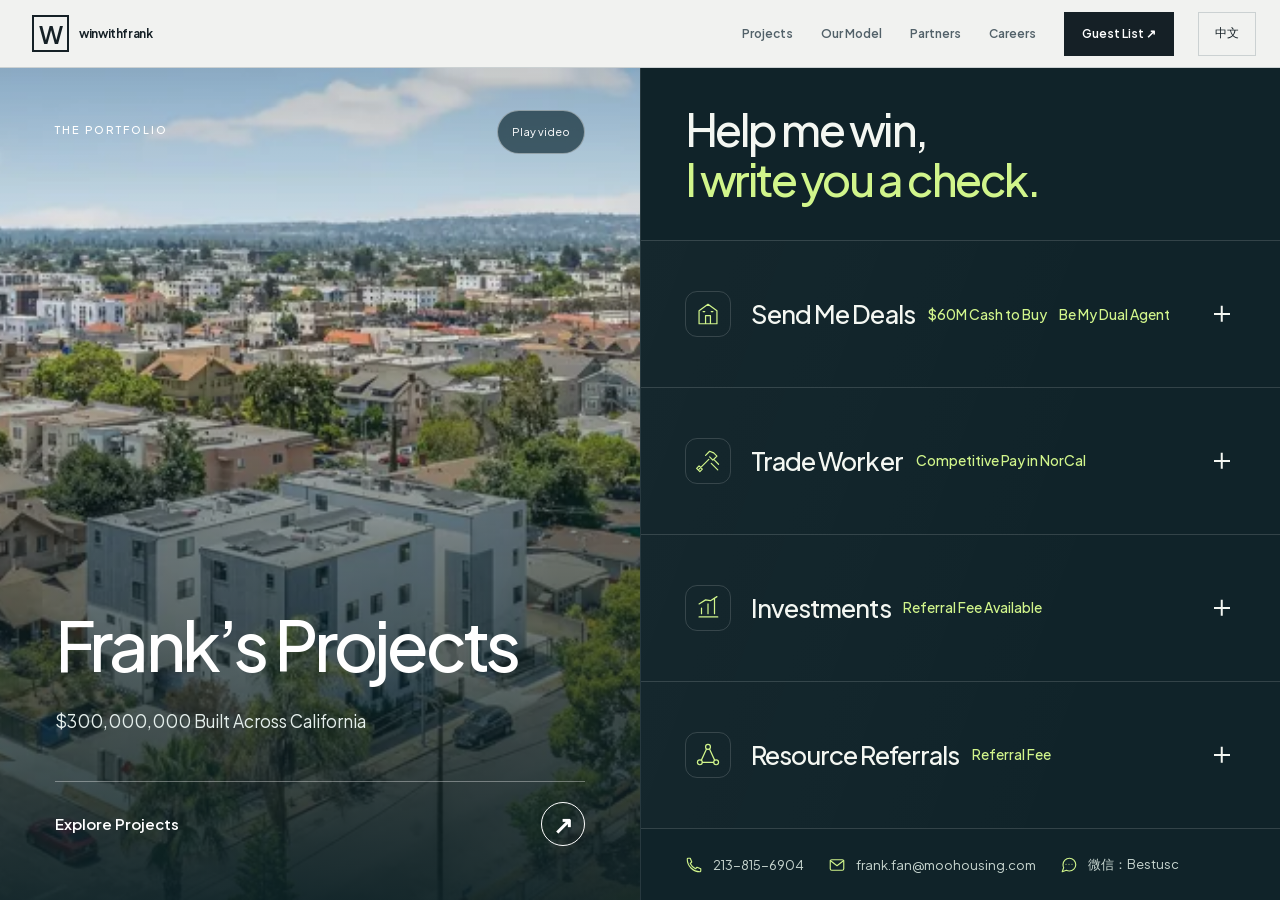
==== index.html @ 5d5915f3 "Publish WeChat contact in landing footer" ====
<!doctype html>
<html lang="en" data-page="landing">
<head>
  <meta charset="UTF-8" />
  <meta name="viewport" content="width=device-width, initial-scale=1, viewport-fit=cover" />
  <title>Win With Frank | Projects &amp; Partnerships</title>
  <meta name="description" content="Explore Frank’s real estate projects or discover opportunities to partner and earn." />
  <meta name="theme-color" content="#e8eeeb" />
  <link rel="canonical" href="https://winwithfrank.com/" />
  <meta property="og:title" content="Win With Frank | Projects &amp; Partnerships" />
  <meta property="og:description" content="Explore what we’ve built. Bring Frank opportunities. Share the rewards." />
  <meta property="og:image" content="https://winwithfrank.com/assets/media/process-acquire-1280.webp" />
  <meta property="og:url" content="https://winwithfrank.com/" />
  <link rel="preload" href="assets/fonts/plus-jakarta-latin.woff2" as="font" type="font/woff2" crossorigin />
  <link rel="stylesheet" href="landing.css?v=20261019-wechat-r1" />
  <script src="landing.js?v=20261019-entrance-r2" defer></script>
  <script src="i18n.js?v=20261019-benefits-r1" defer></script>
  <script src="landing-video.js?v=20261019-video-r1" defer></script>
  <script src="opportunities.js?v=20261019-r1" defer></script>
</head>
<body class="landing-page">
  <a class="skip-link" href="#choose" data-i18n="proof.skip">Skip to content</a>
  <header class="landing-header">
    <a class="brand" href="index.html" aria-label="winwithfrank home" data-i18n-aria="aria.home"><span class="brand-icon">W</span><strong>winwithfrank</strong></a>
    <nav aria-label="Primary navigation" data-i18n-aria="aria.primaryNav">
      <a href="projects.html#projects" data-i18n="nav.projects">Projects</a>
      <a href="projects.html#investment-model" data-i18n="nav.model">Our Model</a>
      <a href="partnership/" data-i18n="nav.network">Partners</a>
      <a href="projects.html#employee-profit-share" data-i18n="nav.careers">Careers</a>
      <a class="guest-link" href="projects.html#investor-signup" data-i18n="journey.getDeals">Guest List ↗</a>
    </nav>
    <button class="language-toggle" id="language-toggle" type="button" aria-label="Switch to Chinese" aria-pressed="false"><span aria-hidden="true">中</span><strong>中文</strong></button>
  </header>
  <main class="welcome-split" id="choose" tabindex="-1" aria-labelledby="welcome-title">
    <h1 class="sr-only" id="welcome-title" data-i18n="entry.choose">Choose your page</h1>
    <div class="welcome-project-choice">
    <a class="welcome-panel welcome-projects" href="projects.html" aria-labelledby="welcome-projects-title welcome-projects-cta">
      <img class="welcome-building" src="assets/media/process-acquire-1280.webp" srcset="assets/media/process-acquire-640.webp 640w, assets/media/process-acquire-1280.webp 1280w" sizes="(max-width: 700px) 100vw, 50vw" width="1280" height="720" fetchpriority="high" decoding="async" alt="" />
      <video class="welcome-building welcome-reel" id="welcome-project-video" muted loop playsinline preload="none" poster="assets/media/process-acquire-1280.webp" width="1280" height="720" aria-hidden="true" tabindex="-1"></video>
      <span class="welcome-eyebrow" data-i18n="entry.portfolio">THE PORTFOLIO</span>
      <div class="welcome-panel-copy">
        <h2 id="welcome-projects-title" data-i18n="entry.projects">Frank’s Projects</h2>
        <p data-i18n="entry.projectsIntro">$300,000,000 Built Across California</p>
        <span class="welcome-action"><span id="welcome-projects-cta" data-i18n="entry.explore">Explore Projects</span><span class="welcome-arrow" aria-hidden="true">↗</span></span>
      </div>
    </a>
    <button class="welcome-video-toggle" id="welcome-video-toggle" type="button" aria-controls="welcome-project-video" hidden>Play video</button>
    </div>
    <section class="welcome-panel welcome-partners" aria-labelledby="welcome-partners-title">
      <header class="opportunity-intro">
        <h2 id="welcome-partners-title"><span data-i18n="opportunity.invitation">Help me win,</span> <strong data-i18n="opportunity.promise">I write you a check.</strong></h2>
      </header>
      <div class="opportunity-grid">
        <article class="opportunity-tile">
          <h3><button class="opportunity-trigger" type="button" aria-expanded="true" aria-controls="deals-detail" aria-labelledby="deals-title">
            <span class="opportunity-icon"><svg viewBox="0 0 32 32" aria-hidden="true" focusable="false"><path d="M5 28V12l11-8 11 8v16H5Zm8 0V18h6v10M10 13h2m8 0h2" /></svg></span>
            <span class="opportunity-title opportunity-title-with-caption" id="deals-title"><span data-i18n="opportunity.deals">Send Me Deals</span> <span class="opportunity-caption" data-i18n="opportunity.dealsDetail">$60M Cash to Buy</span> <span class="opportunity-caption" data-i18n="opportunity.dealsBenefit">Be My Dual Agent</span></span>
            <span class="opportunity-plus" aria-hidden="true"></span>
          </button></h3>
          <p class="opportunity-detail" id="deals-detail" data-i18n="opportunity.pending">Details coming soon.</p>
        </article>
        <article class="opportunity-tile">
          <h3><button class="opportunity-trigger" type="button" aria-expanded="true" aria-controls="trades-detail" aria-labelledby="trades-title">
            <span class="opportunity-icon"><svg viewBox="0 0 32 32" aria-hidden="true" focusable="false"><path d="m5 26 12-12m-4-5 5-5 5 2 4 4-5 5-4-4M5 22l4 4-3 3-4-4 3-3Zm15-3 8 8m-4-12 5 5" /></svg></span>
            <span class="opportunity-title opportunity-title-with-caption" id="trades-title"><span data-i18n="opportunity.trades">Trade Worker</span> <span class="opportunity-caption" data-i18n="opportunity.tradesBenefit">Competitive Pay in NorCal</span></span>
            <span class="opportunity-plus" aria-hidden="true"></span>
          </button></h3>
          <p class="opportunity-detail" id="trades-detail" data-i18n="opportunity.pending">Details coming soon.</p>
        </article>
        <article class="opportunity-tile">
          <h3><button class="opportunity-trigger" type="button" aria-expanded="true" aria-controls="investments-detail" aria-labelledby="investments-title">
            <span class="opportunity-icon"><svg viewBox="0 0 32 32" aria-hidden="true" focusable="false"><path d="M5 27h23M8 23v-7m8 7V11m8 12V5M5 11l8-5 6 1 8-5" /></svg></span>
            <span class="opportunity-title opportunity-title-with-caption" id="investments-title"><span data-i18n="opportunity.investments">Investments</span> <span class="opportunity-caption" data-i18n="opportunity.investmentsBenefit">Referral Fee Available</span></span>
            <span class="opportunity-plus" aria-hidden="true"></span>
          </button></h3>
          <p class="opportunity-detail" id="investments-detail" data-i18n="opportunity.pending">Details coming soon.</p>
        </article>
        <article class="opportunity-tile">
          <h3><button class="opportunity-trigger" type="button" aria-expanded="true" aria-controls="referrals-detail" aria-labelledby="referrals-title">
            <span class="opportunity-icon"><svg viewBox="0 0 32 32" aria-hidden="true" focusable="false"><circle cx="16" cy="6" r="3"/><circle cx="6" cy="25" r="3"/><circle cx="26" cy="25" r="3"/><path d="m14 9-6 13m10-13 6 13M9 25h14" /></svg></span>
            <span class="opportunity-title opportunity-title-with-caption" id="referrals-title"><span data-i18n="opportunity.referrals">Resource Referrals</span> <span class="opportunity-caption" data-i18n="opportunity.referralsBenefit">Referral Fee</span></span>
            <span class="opportunity-plus" aria-hidden="true"></span>
          </button></h3>
          <p class="opportunity-detail" id="referrals-detail" data-i18n="opportunity.pending">Details coming soon.</p>
        </article>
      </div>
      <footer class="opportunity-contact" aria-label="Frank contact information" data-i18n-aria="aria.contact">
        <a href="tel:+12138156904"><svg viewBox="0 0 24 24" aria-hidden="true" focusable="false"><path d="M7 3H4a1 1 0 0 0-1 1c0 9.4 7.6 17 17 17a1 1 0 0 0 1-1v-3l-5-2-2 2a15 15 0 0 1-7-7l2-2-2-5Z"/></svg><span>213-815-6904</span></a>
        <a href="mailto:frank.fan@moohousing.com"><svg viewBox="0 0 24 24" aria-hidden="true" focusable="false"><rect x="3" y="5" width="18" height="14" rx="2"/><path d="m3 6 9 7 9-7"/></svg><span>frank.fan@moohousing.com</span></a>
        <span class="opportunity-wechat"><svg viewBox="0 0 24 24" aria-hidden="true" focusable="false"><path d="M21 11.5a8.5 8.5 0 0 1-8.5 8.5 9 9 0 0 1-4-.9L3 21l1.9-5.5a9 9 0 0 1-.9-4A8.5 8.5 0 0 1 12.5 3 8.5 8.5 0 0 1 21 11.5Z"/><path d="M8 11h.01M12 11h.01M16 11h.01"/></svg><span>微信：Bestusc</span></span>
      </footer>
    </section>
  </main>
</body>
</html>
---- landing.css ----
@font-face{font-family:'Plus Jakarta Sans';font-style:normal;font-weight:400 700;font-display:swap;src:url('assets/fonts/plus-jakarta-latin.woff2') format('woff2')}
*{box-sizing:border-box}
html{height:100%;overflow:hidden;background:#e8eeeb}
body.landing-page{margin:0;height:100vh;height:100dvh;display:grid;grid-template-rows:auto minmax(0,1fr);overflow:hidden;overscroll-behavior:none;color:#173644;font-family:'Plus Jakarta Sans',sans-serif;-webkit-text-size-adjust:100%}
a{color:inherit;text-decoration:none}
button{font:inherit}
.landing-header{display:flex;align-items:center;gap:24px;min-height:68px;padding:10px max(24px,env(safe-area-inset-right)) 10px max(32px,env(safe-area-inset-left));border-bottom:1px solid #cbd1d2;background:#f1f2f0}
.brand{display:flex;align-items:center;gap:10px;flex:none;color:#152026}
.brand-icon{display:grid;place-items:center;width:37px;height:37px;border:2px solid currentColor;font-size:24px;font-weight:600}
.brand strong{font-size:12px;letter-spacing:-.03em;font-weight:650}
.landing-header nav{margin-left:auto;display:flex;align-items:center;gap:28px;font-size:12px;font-weight:600;color:#526169}
.landing-header nav a{display:flex;align-items:center;min-height:44px}
.landing-header nav a:hover{color:#173644}
.landing-header .guest-link{padding:0 18px;background:#152026;color:#fff}
.language-toggle{border:1px solid #cbd1d2;background:transparent;color:#152026;min-width:58px;min-height:44px;padding:10px 12px;font-size:12px;cursor:pointer}
.language-toggle span{display:none}
.language-toggle strong{font-weight:500}
.welcome-split{display:grid;grid-template-columns:repeat(2,minmax(0,1fr));min-height:0;overflow:hidden}
.welcome-panel{position:relative;isolation:isolate;display:flex;flex-direction:column;justify-content:space-between;gap:20px;min-width:0;min-height:0;padding:clamp(28px,6dvh,72px) clamp(28px,4.3vw,88px);overflow:hidden}
.welcome-projects{color:white;background:#19313c}
.welcome-project-choice{position:relative;min-width:0;min-height:0}
.welcome-project-choice>.welcome-panel{height:100%}
.welcome-projects .welcome-eyebrow{padding-right:110px}
.welcome-reel{pointer-events:none;opacity:0}
.welcome-reel.is-ready{opacity:1}
.welcome-video-toggle{position:absolute;top:calc(clamp(28px,6dvh,72px) - 12px);right:clamp(28px,4.3vw,88px);z-index:2;min-height:44px;padding:10px 14px;border:1px solid #ffffff70;border-radius:24px;background:#102b36b3;color:#fff;font-size:.6875rem;line-height:1.4;cursor:pointer;backdrop-filter:blur(8px)}
.welcome-video-toggle:hover{background:#102b36}
.welcome-video-toggle[hidden]{display:none}
.welcome-building{position:absolute;inset:0;width:100%;height:100%;object-fit:cover;object-position:52% 50%;z-index:-2;transition:transform 900ms cubic-bezier(.2,.65,.3,1)}
.welcome-projects::after{position:absolute;inset:0;z-index:-1;content:"";background:linear-gradient(180deg,#0a1b2833 0%,#10233100 28%,#0b202580 58%,#0b2025ed 100%)}
.welcome-partners{--opportunity-gutter:clamp(24px,3.4vw,64px);--opportunity-icon:46px;--opportunity-gap:20px;display:grid;grid-template-columns:minmax(0,1fr);grid-template-rows:auto minmax(0,1fr) auto;gap:0;padding:0;background:#102329;color:#f4f7f2;border-left:1px solid #ffffff1a}
.welcome-eyebrow{font-size:.6875rem;font-weight:500;line-height:1.5;letter-spacing:.18em}
.welcome-panel-copy{width:100%;max-width:650px}
.welcome-panel h2{font-size:clamp(2.5rem,min(5.4vw,9dvh),6.5rem);font-weight:500;line-height:1.07;letter-spacing:-.055em;max-width:10ch;margin:0;text-wrap:balance}
.opportunity-intro{padding:clamp(24px,4dvh,48px) var(--opportunity-gutter)}
.welcome-partners h2{max-width:none;margin-top:0;font-size:clamp(2rem,3.5vw,3.75rem);line-height:1.12;text-wrap:initial}
.opportunity-intro h2>span,.opportunity-intro h2>strong{display:block}
.opportunity-intro strong{font-weight:500;color:#d1f58b}
.opportunity-grid{display:flex;flex-direction:column;gap:0;min-height:0}
.opportunity-tile{position:relative;flex:1;min-width:0;min-height:44px;border-top:1px solid #ffffff25;background:linear-gradient(110deg,#ffffff05,transparent 70%);transition:background-color 240ms ease,color 240ms ease}
.opportunity-tile h3{height:100%;margin:0;font-size:inherit;font-weight:inherit}
.opportunity-trigger{display:grid;grid-template-columns:var(--opportunity-icon) minmax(0,1fr) 30px;align-items:center;gap:var(--opportunity-gap);width:100%;height:100%;margin:0;padding:12px var(--opportunity-gutter);border:0;background:transparent;color:inherit;text-align:left;cursor:default;-webkit-tap-highlight-color:transparent;touch-action:manipulation}
.opportunity-grid[data-enhanced] .opportunity-trigger{cursor:pointer}
.opportunity-icon{display:grid;place-items:center;width:var(--opportunity-icon);height:var(--opportunity-icon);border:1px solid #ffffff26;border-radius:12px;color:#d1f58b;transition:border-color 240ms ease,color 240ms ease,transform 240ms ease}
.opportunity-icon svg{width:26px;height:26px;fill:none;stroke:currentColor;stroke-width:1.5;stroke-linecap:round;stroke-linejoin:round}
.opportunity-title{font-size:clamp(1.125rem,2vw,2rem);font-weight:500;line-height:1.25;letter-spacing:-.035em}
.opportunity-title-with-caption{display:flex;flex-wrap:wrap;align-items:center;gap:4px clamp(6px,1vw,14px)}
.opportunity-title-with-caption>span{white-space:nowrap}
.opportunity-caption{font-size:clamp(.6875rem,.55em,.875rem);font-weight:500;letter-spacing:0;color:#d1f58b}
.opportunity-tile.is-open .opportunity-caption{color:#294b37}
.opportunity-grid:not([data-enhanced]) .opportunity-trigger,.opportunity-tile.is-open .opportunity-trigger{padding-bottom:36px}
.opportunity-detail{position:absolute;bottom:12px;left:calc(var(--opportunity-gutter) + var(--opportunity-icon) + var(--opportunity-gap));right:var(--opportunity-gutter);margin:0;font-size:.8125rem;line-height:1.4;color:#c6d4ce;pointer-events:none}
.opportunity-detail[hidden]{display:none}
.opportunity-plus{position:relative;justify-self:end;width:28px;height:28px;transition:transform 240ms ease}
.opportunity-plus::before,.opportunity-plus::after{content:"";position:absolute;top:13px;left:6px;width:16px;height:1.5px;background:currentColor}
.opportunity-plus::after{transform:rotate(90deg);transition:transform 240ms ease}
.opportunity-tile.is-open{min-height:88px;background-color:#d1f58b;color:#142b23}
.opportunity-tile.is-open .opportunity-icon{border-color:#183b3b33;color:#193a2c;transform:rotate(-5deg)}
.opportunity-tile.is-open .opportunity-detail{color:#294b37;animation:opportunity-reveal 240ms ease both}
.opportunity-tile.is-open .opportunity-plus::after{transform:rotate(0)}
.opportunity-trigger:focus-visible{position:relative;z-index:1;outline:2px solid #d1f58b;outline-offset:-5px}
.is-open .opportunity-trigger:focus-visible{outline-color:#173a2d}
@keyframes opportunity-reveal{from{opacity:0;transform:translateY(5px)}to{opacity:1;transform:none}}
.welcome-panel-copy>p{font-size:clamp(.9375rem,1.35vw,1.25rem);line-height:1.6;margin:clamp(14px,3dvh,28px) 0 clamp(20px,5dvh,48px);max-width:32ch}
.welcome-projects .welcome-panel-copy>p{color:#e4eeeb}
.welcome-action{display:flex;align-items:center;justify-content:space-between;gap:16px;min-height:60px;padding-top:20px;border-top:1px solid #ffffff59;font-size:.9375rem;font-weight:600;line-height:1.5}
.opportunity-contact{display:flex;flex-wrap:wrap;align-items:center;gap:0 24px;min-height:72px;padding:10px var(--opportunity-gutter);border-top:1px solid #ffffff25;font-size:.8125rem;color:#c6d4ce}
.opportunity-contact a,.opportunity-wechat{display:flex;align-items:center;gap:10px;min-height:44px;max-width:100%}
.opportunity-wechat{white-space:nowrap}
.opportunity-contact a:hover{color:#d1f58b}
.opportunity-contact a span{overflow-wrap:anywhere}
.opportunity-contact svg{width:18px;height:18px;flex:none;fill:none;stroke:currentColor;stroke-width:1.5;stroke-linejoin:round;stroke-linecap:round;color:#d1f58b}
.welcome-arrow{display:grid;place-items:center;border:1px solid currentColor;border-radius:50%;width:44px;height:44px;flex:none;font-size:1.5rem;transition:transform 250ms ease}
a:focus-visible,button:focus-visible{outline:3px solid #b37b22;outline-offset:4px}
.welcome-panel:focus-visible{outline:4px solid #d4ab5c;outline-offset:-8px}
.sr-only,.skip-link:not(:focus){position:absolute;width:1px;height:1px;padding:0;margin:-1px;overflow:hidden;clip-path:inset(50%);white-space:nowrap}
.skip-link:focus{position:fixed;z-index:10;top:8px;left:8px;padding:12px;background:#fff;color:#173644}
.lang-zh .welcome-panel h2{letter-spacing:-.025em;line-height:1.2}
@media(hover:hover){.welcome-projects:hover .welcome-building{transform:scale(1.035)}.welcome-projects:hover .welcome-arrow{transform:translate(3px,-3px)}}
@media(max-width:1100px){.opportunity-contact a[href^="mailto:"]{order:2}}
@media(max-width:900px){.landing-header nav{gap:16px}.landing-header{gap:16px;padding-inline:24px}}
@media(max-width:700px){
  .landing-header{min-height:60px;padding:8px 20px;gap:12px}
  .landing-header nav{display:none}
  .language-toggle{margin-left:auto;min-width:52px}
  .welcome-split{grid-template-columns:1fr;grid-template-rows:minmax(0,2fr) minmax(0,3fr)}
  .welcome-panel{padding:clamp(16px,2.6dvh,28px) 24px;gap:12px}
  .welcome-video-toggle{top:calc(clamp(16px,2.6dvh,28px) - 12px);right:24px;padding-inline:12px;font-size:.625rem}
  .welcome-partners{--opportunity-gutter:24px;--opportunity-icon:36px;--opportunity-gap:14px;padding:0 0 env(safe-area-inset-bottom);border-left:0;border-top:1px solid #ffffff25;gap:0}
  .welcome-eyebrow{font-size:.5625rem;letter-spacing:.15em}
  .welcome-panel h2{font-size:clamp(1.875rem,min(8.5vw,4.5dvh),2.625rem);line-height:1.12;max-width:none;letter-spacing:-.045em}
  .welcome-panel-copy>p{font-size:.875rem;line-height:1.45;margin:10px 0 16px;max-width:none}
  .welcome-action{min-height:40px;padding-top:10px;font-size:.75rem}
  .welcome-arrow{width:30px;height:30px;font-size:1.125rem}
  .welcome-partners h2{margin-top:0;font-size:1.625rem}
  .opportunity-intro{padding:18px var(--opportunity-gutter)}
  .opportunity-trigger{grid-template-columns:var(--opportunity-icon) minmax(0,1fr) 20px;padding-block:8px}
  .opportunity-icon{border-radius:9px}
  .opportunity-icon svg{width:22px;height:22px}
  .opportunity-title{font-size:1.125rem}
  .opportunity-detail{font-size:.6875rem;bottom:8px}
  .opportunity-tile.is-open{min-height:80px}
  .opportunity-plus{width:20px;height:24px}
  .opportunity-plus::before,.opportunity-plus::after{left:3px;width:14px;top:11px}
  .opportunity-contact{min-height:52px;padding-block:4px;font-size:.75rem}
}
@media(max-height:700px) and (max-width:700px){
  .welcome-split{grid-template-rows:minmax(0,1fr) minmax(0,2.6fr)}
  .welcome-panel{padding-block:16px}
  .welcome-projects{gap:4px;padding-block:12px}
  .welcome-projects h2{font-size:clamp(1.625rem,7vw,1.875rem)}
  .welcome-video-toggle{top:4px}
  .welcome-panel-copy>p{margin:8px 0 12px}
  .welcome-projects .welcome-panel-copy>p{margin:6px 0 8px}
  .welcome-partners{padding:0 0 env(safe-area-inset-bottom);gap:0;--opportunity-gutter:24px;--opportunity-icon:30px;--opportunity-gap:12px}
  .welcome-partners h2{font-size:1.375rem}
  .opportunity-intro{padding-block:8px}
  .opportunity-title{font-size:.9375rem}
  .opportunity-trigger{padding-block:4px}
  .opportunity-grid:not([data-enhanced]) .opportunity-trigger,.opportunity-tile.is-open .opportunity-trigger{padding-bottom:28px}
  .opportunity-contact{min-height:44px;padding-block:0}
}
@media(max-height:550px) and (min-width:701px){
  .landing-header{min-height:56px;padding-block:6px}
  .welcome-panel{padding-block:24px}
  .welcome-video-toggle{top:12px}
  .welcome-partners{padding:0;gap:0;--opportunity-icon:32px;--opportunity-gap:14px}
  .welcome-partners h2{font-size:1.75rem;margin-top:0}
  .opportunity-intro{padding-block:16px}
  .opportunity-trigger{padding-block:6px}
  .opportunity-title{font-size:1.125rem}
  .opportunity-detail{font-size:.6875rem;bottom:8px}
  .opportunity-contact{min-height:48px;padding-block:2px}
  .welcome-panel-copy>p{margin:12px 0 18px}
  .welcome-action{min-height:44px;padding-top:12px}
}
@media(max-height:450px){
  .welcome-split{grid-template-columns:repeat(2,minmax(0,1fr));grid-template-rows:minmax(0,1fr)}
  .welcome-panel{padding:16px 20px}
  .welcome-video-toggle{top:4px;right:20px}
  .welcome-partners{padding:0;border-top:0;border-left:1px solid #ffffff25;gap:0;--opportunity-gutter:20px;--opportunity-icon:28px;--opportunity-gap:12px}
  .welcome-panel h2{font-size:clamp(1.5rem,4vw,2.25rem)}
  .welcome-panel-copy>p{font-size:.8125rem;margin:10px 0 12px}
  .welcome-action{min-height:40px;padding-top:10px;font-size:.75rem}
  .welcome-arrow{width:30px;height:30px;font-size:1.125rem}
  .welcome-partners h2{font-size:1.375rem;margin-top:0}
  .opportunity-intro{padding-block:12px}
  .opportunity-trigger{grid-template-columns:var(--opportunity-icon) minmax(0,1fr) 20px;padding-block:4px}
  .opportunity-icon svg{width:20px;height:20px}
  .opportunity-title{font-size:1rem}
  .opportunity-detail{font-size:.6875rem;bottom:6px}
  .opportunity-contact{min-height:44px;padding-block:0}
}
@media(max-height:620px) and (max-width:700px){
  .welcome-projects .welcome-eyebrow{visibility:hidden}
  .welcome-projects h2{font-size:1.375rem;max-width:8ch}
  .welcome-projects .welcome-panel-copy>p{font-size:.6875rem;line-height:1.25;margin:4px 0 6px}
  .welcome-projects .welcome-action{min-height:30px;padding-top:6px}
  .welcome-projects .welcome-arrow{width:24px;height:24px}
}
@media(prefers-reduced-motion:reduce){.welcome-building,.welcome-arrow,.opportunity-tile,.opportunity-title,.opportunity-icon,.opportunity-plus,.opportunity-plus::after{transition:none}.opportunity-tile.is-open .opportunity-detail{animation:none}.welcome-projects:hover .welcome-building,.welcome-panel:hover .welcome-arrow{transform:none}}
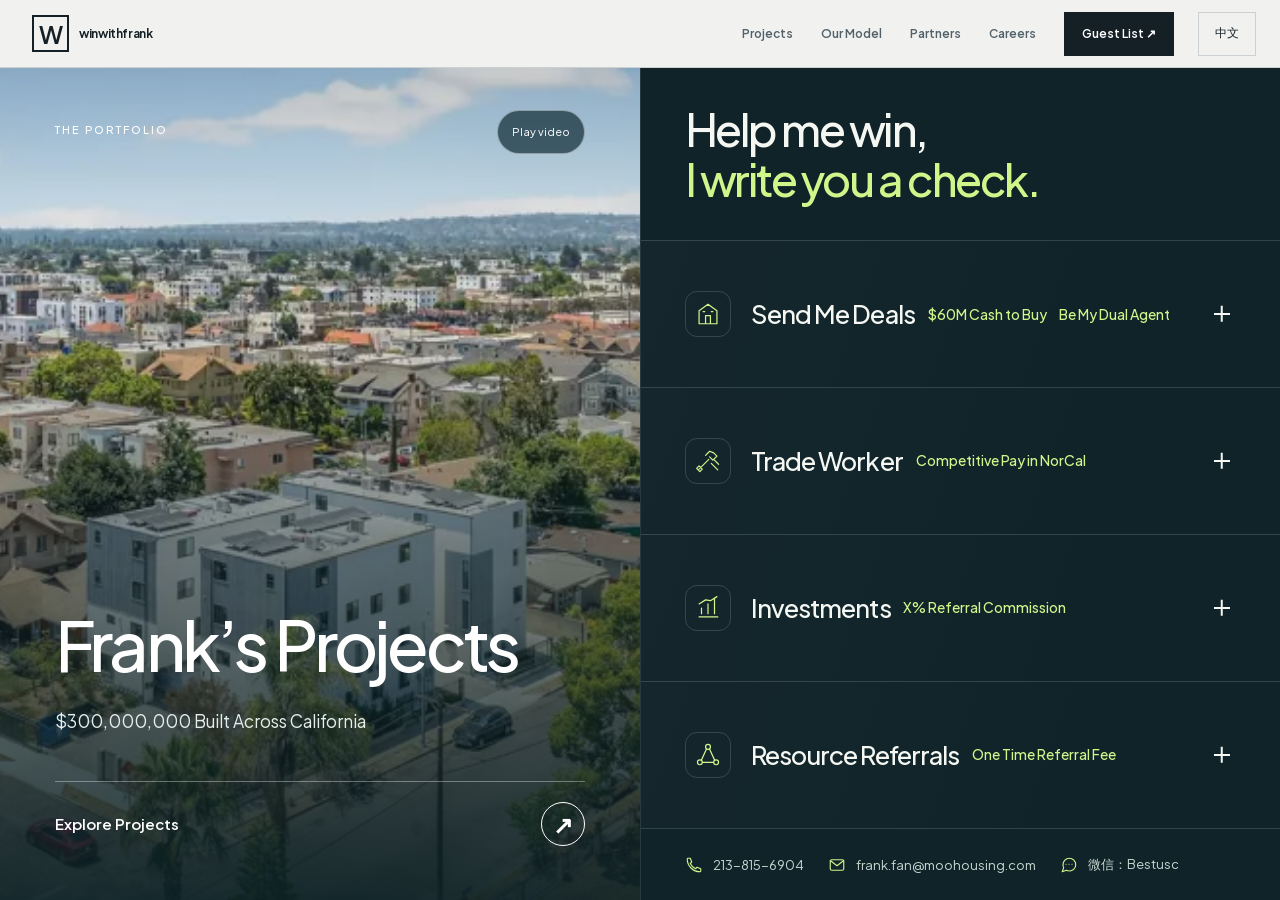
==== commit 1d0baaa3: "Publish updated referral captions" ====
--- a/index.html
+++ b/index.html
@@ -14,7 +14,7 @@
   <link rel="preload" href="assets/fonts/plus-jakarta-latin.woff2" as="font" type="font/woff2" crossorigin />
   <link rel="stylesheet" href="landing.css?v=20261019-wechat-r1" />
   <script src="landing.js?v=20261019-entrance-r2" defer></script>
-  <script src="i18n.js?v=20261019-benefits-r1" defer></script>
+  <script src="i18n.js?v=20261019-commissions-r1" defer></script>
   <script src="landing-video.js?v=20261019-video-r1" defer></script>
   <script src="opportunities.js?v=20261019-r1" defer></script>
 </head>
@@ -70,7 +70,7 @@
         <article class="opportunity-tile">
           <h3><button class="opportunity-trigger" type="button" aria-expanded="true" aria-controls="investments-detail" aria-labelledby="investments-title">
             <span class="opportunity-icon"><svg viewBox="0 0 32 32" aria-hidden="true" focusable="false"><path d="M5 27h23M8 23v-7m8 7V11m8 12V5M5 11l8-5 6 1 8-5" /></svg></span>
-            <span class="opportunity-title opportunity-title-with-caption" id="investments-title"><span data-i18n="opportunity.investments">Investments</span> <span class="opportunity-caption" data-i18n="opportunity.investmentsBenefit">Referral Fee Available</span></span>
+            <span class="opportunity-title opportunity-title-with-caption" id="investments-title"><span data-i18n="opportunity.investments">Investments</span> <span class="opportunity-caption" data-i18n="opportunity.investmentsBenefit">X% Referral Commission</span></span>
             <span class="opportunity-plus" aria-hidden="true"></span>
           </button></h3>
           <p class="opportunity-detail" id="investments-detail" data-i18n="opportunity.pending">Details coming soon.</p>
@@ -78,7 +78,7 @@
         <article class="opportunity-tile">
           <h3><button class="opportunity-trigger" type="button" aria-expanded="true" aria-controls="referrals-detail" aria-labelledby="referrals-title">
             <span class="opportunity-icon"><svg viewBox="0 0 32 32" aria-hidden="true" focusable="false"><circle cx="16" cy="6" r="3"/><circle cx="6" cy="25" r="3"/><circle cx="26" cy="25" r="3"/><path d="m14 9-6 13m10-13 6 13M9 25h14" /></svg></span>
-            <span class="opportunity-title opportunity-title-with-caption" id="referrals-title"><span data-i18n="opportunity.referrals">Resource Referrals</span> <span class="opportunity-caption" data-i18n="opportunity.referralsBenefit">Referral Fee</span></span>
+            <span class="opportunity-title opportunity-title-with-caption" id="referrals-title"><span data-i18n="opportunity.referrals">Resource Referrals</span> <span class="opportunity-caption" data-i18n="opportunity.referralsBenefit">One Time Referral Fee</span></span>
             <span class="opportunity-plus" aria-hidden="true"></span>
           </button></h3>
           <p class="opportunity-detail" id="referrals-detail" data-i18n="opportunity.pending">Details coming soon.</p>
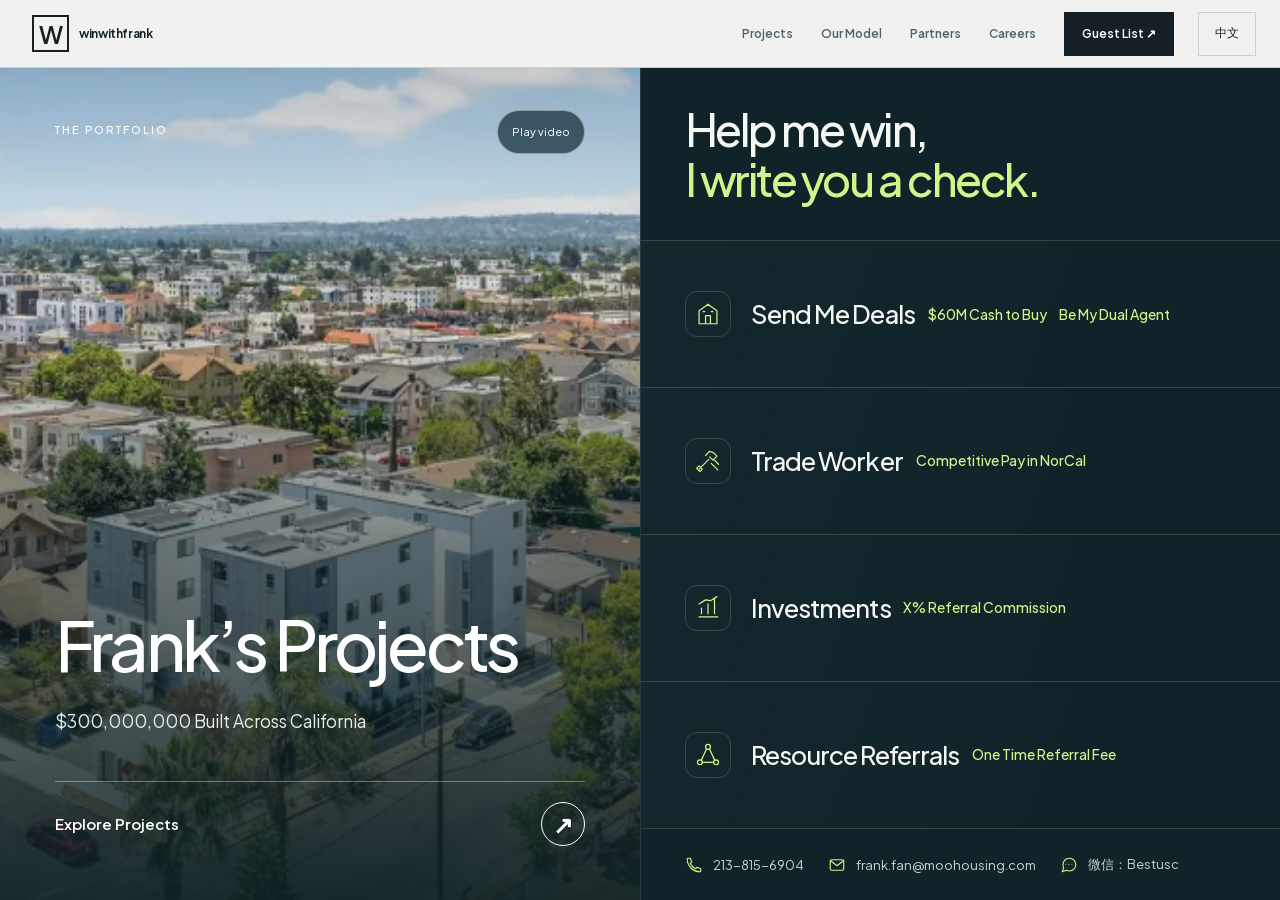
==== commit e274d384: "Publish opportunity tiles without coming-soon placeholders" ====
--- a/index.html
+++ b/index.html
@@ -12,11 +12,10 @@
   <meta property="og:image" content="https://winwithfrank.com/assets/media/process-acquire-1280.webp" />
   <meta property="og:url" content="https://winwithfrank.com/" />
   <link rel="preload" href="assets/fonts/plus-jakarta-latin.woff2" as="font" type="font/woff2" crossorigin />
-  <link rel="stylesheet" href="landing.css?v=20261019-wechat-r1" />
+  <link rel="stylesheet" href="landing.css?v=20261019-no-placeholders-r1" />
   <script src="landing.js?v=20261019-entrance-r2" defer></script>
-  <script src="i18n.js?v=20261019-commissions-r1" defer></script>
+  <script src="i18n.js?v=20261019-no-placeholders-r1" defer></script>
   <script src="landing-video.js?v=20261019-video-r1" defer></script>
-  <script src="opportunities.js?v=20261019-r1" defer></script>
 </head>
 <body class="landing-page">
   <a class="skip-link" href="#choose" data-i18n="proof.skip">Skip to content</a>
@@ -52,36 +51,28 @@
       </header>
       <div class="opportunity-grid">
         <article class="opportunity-tile">
-          <h3><button class="opportunity-trigger" type="button" aria-expanded="true" aria-controls="deals-detail" aria-labelledby="deals-title">
+          <h3 class="opportunity-trigger">
             <span class="opportunity-icon"><svg viewBox="0 0 32 32" aria-hidden="true" focusable="false"><path d="M5 28V12l11-8 11 8v16H5Zm8 0V18h6v10M10 13h2m8 0h2" /></svg></span>
             <span class="opportunity-title opportunity-title-with-caption" id="deals-title"><span data-i18n="opportunity.deals">Send Me Deals</span> <span class="opportunity-caption" data-i18n="opportunity.dealsDetail">$60M Cash to Buy</span> <span class="opportunity-caption" data-i18n="opportunity.dealsBenefit">Be My Dual Agent</span></span>
-            <span class="opportunity-plus" aria-hidden="true"></span>
-          </button></h3>
-          <p class="opportunity-detail" id="deals-detail" data-i18n="opportunity.pending">Details coming soon.</p>
+          </h3>
         </article>
         <article class="opportunity-tile">
-          <h3><button class="opportunity-trigger" type="button" aria-expanded="true" aria-controls="trades-detail" aria-labelledby="trades-title">
+          <h3 class="opportunity-trigger">
             <span class="opportunity-icon"><svg viewBox="0 0 32 32" aria-hidden="true" focusable="false"><path d="m5 26 12-12m-4-5 5-5 5 2 4 4-5 5-4-4M5 22l4 4-3 3-4-4 3-3Zm15-3 8 8m-4-12 5 5" /></svg></span>
             <span class="opportunity-title opportunity-title-with-caption" id="trades-title"><span data-i18n="opportunity.trades">Trade Worker</span> <span class="opportunity-caption" data-i18n="opportunity.tradesBenefit">Competitive Pay in NorCal</span></span>
-            <span class="opportunity-plus" aria-hidden="true"></span>
-          </button></h3>
-          <p class="opportunity-detail" id="trades-detail" data-i18n="opportunity.pending">Details coming soon.</p>
+          </h3>
         </article>
         <article class="opportunity-tile">
-          <h3><button class="opportunity-trigger" type="button" aria-expanded="true" aria-controls="investments-detail" aria-labelledby="investments-title">
+          <h3 class="opportunity-trigger">
             <span class="opportunity-icon"><svg viewBox="0 0 32 32" aria-hidden="true" focusable="false"><path d="M5 27h23M8 23v-7m8 7V11m8 12V5M5 11l8-5 6 1 8-5" /></svg></span>
             <span class="opportunity-title opportunity-title-with-caption" id="investments-title"><span data-i18n="opportunity.investments">Investments</span> <span class="opportunity-caption" data-i18n="opportunity.investmentsBenefit">X% Referral Commission</span></span>
-            <span class="opportunity-plus" aria-hidden="true"></span>
-          </button></h3>
-          <p class="opportunity-detail" id="investments-detail" data-i18n="opportunity.pending">Details coming soon.</p>
+          </h3>
         </article>
         <article class="opportunity-tile">
-          <h3><button class="opportunity-trigger" type="button" aria-expanded="true" aria-controls="referrals-detail" aria-labelledby="referrals-title">
+          <h3 class="opportunity-trigger">
             <span class="opportunity-icon"><svg viewBox="0 0 32 32" aria-hidden="true" focusable="false"><circle cx="16" cy="6" r="3"/><circle cx="6" cy="25" r="3"/><circle cx="26" cy="25" r="3"/><path d="m14 9-6 13m10-13 6 13M9 25h14" /></svg></span>
             <span class="opportunity-title opportunity-title-with-caption" id="referrals-title"><span data-i18n="opportunity.referrals">Resource Referrals</span> <span class="opportunity-caption" data-i18n="opportunity.referralsBenefit">One Time Referral Fee</span></span>
-            <span class="opportunity-plus" aria-hidden="true"></span>
-          </button></h3>
-          <p class="opportunity-detail" id="referrals-detail" data-i18n="opportunity.pending">Details coming soon.</p>
+          </h3>
         </article>
       </div>
       <footer class="opportunity-contact" aria-label="Frank contact information" data-i18n-aria="aria.contact">
--- a/landing.css
+++ b/landing.css
@@ -39,28 +39,14 @@
 .opportunity-grid{display:flex;flex-direction:column;gap:0;min-height:0}
 .opportunity-tile{position:relative;flex:1;min-width:0;min-height:44px;border-top:1px solid #ffffff25;background:linear-gradient(110deg,#ffffff05,transparent 70%);transition:background-color 240ms ease,color 240ms ease}
 .opportunity-tile h3{height:100%;margin:0;font-size:inherit;font-weight:inherit}
-.opportunity-trigger{display:grid;grid-template-columns:var(--opportunity-icon) minmax(0,1fr) 30px;align-items:center;gap:var(--opportunity-gap);width:100%;height:100%;margin:0;padding:12px var(--opportunity-gutter);border:0;background:transparent;color:inherit;text-align:left;cursor:default;-webkit-tap-highlight-color:transparent;touch-action:manipulation}
-.opportunity-grid[data-enhanced] .opportunity-trigger{cursor:pointer}
+.opportunity-trigger{display:grid;grid-template-columns:var(--opportunity-icon) minmax(0,1fr);align-items:center;gap:var(--opportunity-gap);width:100%;height:100%;margin:0;padding:12px var(--opportunity-gutter);border:0;background:transparent;color:inherit;text-align:left}
 .opportunity-icon{display:grid;place-items:center;width:var(--opportunity-icon);height:var(--opportunity-icon);border:1px solid #ffffff26;border-radius:12px;color:#d1f58b;transition:border-color 240ms ease,color 240ms ease,transform 240ms ease}
 .opportunity-icon svg{width:26px;height:26px;fill:none;stroke:currentColor;stroke-width:1.5;stroke-linecap:round;stroke-linejoin:round}
 .opportunity-title{font-size:clamp(1.125rem,2vw,2rem);font-weight:500;line-height:1.25;letter-spacing:-.035em}
 .opportunity-title-with-caption{display:flex;flex-wrap:wrap;align-items:center;gap:4px clamp(6px,1vw,14px)}
 .opportunity-title-with-caption>span{white-space:nowrap}
 .opportunity-caption{font-size:clamp(.6875rem,.55em,.875rem);font-weight:500;letter-spacing:0;color:#d1f58b}
-.opportunity-tile.is-open .opportunity-caption{color:#294b37}
-.opportunity-grid:not([data-enhanced]) .opportunity-trigger,.opportunity-tile.is-open .opportunity-trigger{padding-bottom:36px}
-.opportunity-detail{position:absolute;bottom:12px;left:calc(var(--opportunity-gutter) + var(--opportunity-icon) + var(--opportunity-gap));right:var(--opportunity-gutter);margin:0;font-size:.8125rem;line-height:1.4;color:#c6d4ce;pointer-events:none}
-.opportunity-detail[hidden]{display:none}
-.opportunity-plus{position:relative;justify-self:end;width:28px;height:28px;transition:transform 240ms ease}
-.opportunity-plus::before,.opportunity-plus::after{content:"";position:absolute;top:13px;left:6px;width:16px;height:1.5px;background:currentColor}
-.opportunity-plus::after{transform:rotate(90deg);transition:transform 240ms ease}
-.opportunity-tile.is-open{min-height:88px;background-color:#d1f58b;color:#142b23}
-.opportunity-tile.is-open .opportunity-icon{border-color:#183b3b33;color:#193a2c;transform:rotate(-5deg)}
-.opportunity-tile.is-open .opportunity-detail{color:#294b37;animation:opportunity-reveal 240ms ease both}
-.opportunity-tile.is-open .opportunity-plus::after{transform:rotate(0)}
-.opportunity-trigger:focus-visible{position:relative;z-index:1;outline:2px solid #d1f58b;outline-offset:-5px}
-.is-open .opportunity-trigger:focus-visible{outline-color:#173a2d}
-@keyframes opportunity-reveal{from{opacity:0;transform:translateY(5px)}to{opacity:1;transform:none}}
+@media(hover:hover){.opportunity-tile:hover{background-color:#d1f58b;color:#142b23}.opportunity-tile:hover .opportunity-caption{color:#294b37}.opportunity-tile:hover .opportunity-icon{border-color:#183b3b33;color:#193a2c;transform:rotate(-5deg)}}
 .welcome-panel-copy>p{font-size:clamp(.9375rem,1.35vw,1.25rem);line-height:1.6;margin:clamp(14px,3dvh,28px) 0 clamp(20px,5dvh,48px);max-width:32ch}
 .welcome-projects .welcome-panel-copy>p{color:#e4eeeb}
 .welcome-action{display:flex;align-items:center;justify-content:space-between;gap:16px;min-height:60px;padding-top:20px;border-top:1px solid #ffffff59;font-size:.9375rem;font-weight:600;line-height:1.5}
@@ -94,14 +80,10 @@
   .welcome-arrow{width:30px;height:30px;font-size:1.125rem}
   .welcome-partners h2{margin-top:0;font-size:1.625rem}
   .opportunity-intro{padding:18px var(--opportunity-gutter)}
-  .opportunity-trigger{grid-template-columns:var(--opportunity-icon) minmax(0,1fr) 20px;padding-block:8px}
+  .opportunity-trigger{padding-block:8px}
   .opportunity-icon{border-radius:9px}
   .opportunity-icon svg{width:22px;height:22px}
   .opportunity-title{font-size:1.125rem}
-  .opportunity-detail{font-size:.6875rem;bottom:8px}
-  .opportunity-tile.is-open{min-height:80px}
-  .opportunity-plus{width:20px;height:24px}
-  .opportunity-plus::before,.opportunity-plus::after{left:3px;width:14px;top:11px}
   .opportunity-contact{min-height:52px;padding-block:4px;font-size:.75rem}
 }
 @media(max-height:700px) and (max-width:700px){
@@ -117,7 +99,6 @@
   .opportunity-intro{padding-block:8px}
   .opportunity-title{font-size:.9375rem}
   .opportunity-trigger{padding-block:4px}
-  .opportunity-grid:not([data-enhanced]) .opportunity-trigger,.opportunity-tile.is-open .opportunity-trigger{padding-bottom:28px}
   .opportunity-contact{min-height:44px;padding-block:0}
 }
 @media(max-height:550px) and (min-width:701px){
@@ -129,7 +110,6 @@
   .opportunity-intro{padding-block:16px}
   .opportunity-trigger{padding-block:6px}
   .opportunity-title{font-size:1.125rem}
-  .opportunity-detail{font-size:.6875rem;bottom:8px}
   .opportunity-contact{min-height:48px;padding-block:2px}
   .welcome-panel-copy>p{margin:12px 0 18px}
   .welcome-action{min-height:44px;padding-top:12px}
@@ -145,10 +125,9 @@
   .welcome-arrow{width:30px;height:30px;font-size:1.125rem}
   .welcome-partners h2{font-size:1.375rem;margin-top:0}
   .opportunity-intro{padding-block:12px}
-  .opportunity-trigger{grid-template-columns:var(--opportunity-icon) minmax(0,1fr) 20px;padding-block:4px}
+  .opportunity-trigger{padding-block:4px}
   .opportunity-icon svg{width:20px;height:20px}
   .opportunity-title{font-size:1rem}
-  .opportunity-detail{font-size:.6875rem;bottom:6px}
   .opportunity-contact{min-height:44px;padding-block:0}
 }
 @media(max-height:620px) and (max-width:700px){
@@ -158,4 +137,4 @@
   .welcome-projects .welcome-action{min-height:30px;padding-top:6px}
   .welcome-projects .welcome-arrow{width:24px;height:24px}
 }
-@media(prefers-reduced-motion:reduce){.welcome-building,.welcome-arrow,.opportunity-tile,.opportunity-title,.opportunity-icon,.opportunity-plus,.opportunity-plus::after{transition:none}.opportunity-tile.is-open .opportunity-detail{animation:none}.welcome-projects:hover .welcome-building,.welcome-panel:hover .welcome-arrow{transform:none}}
+@media(prefers-reduced-motion:reduce){.welcome-building,.welcome-arrow,.opportunity-tile,.opportunity-title,.opportunity-icon{transition:none}.welcome-projects:hover .welcome-building,.welcome-panel:hover .welcome-arrow,.opportunity-tile:hover .opportunity-icon{transform:none}}
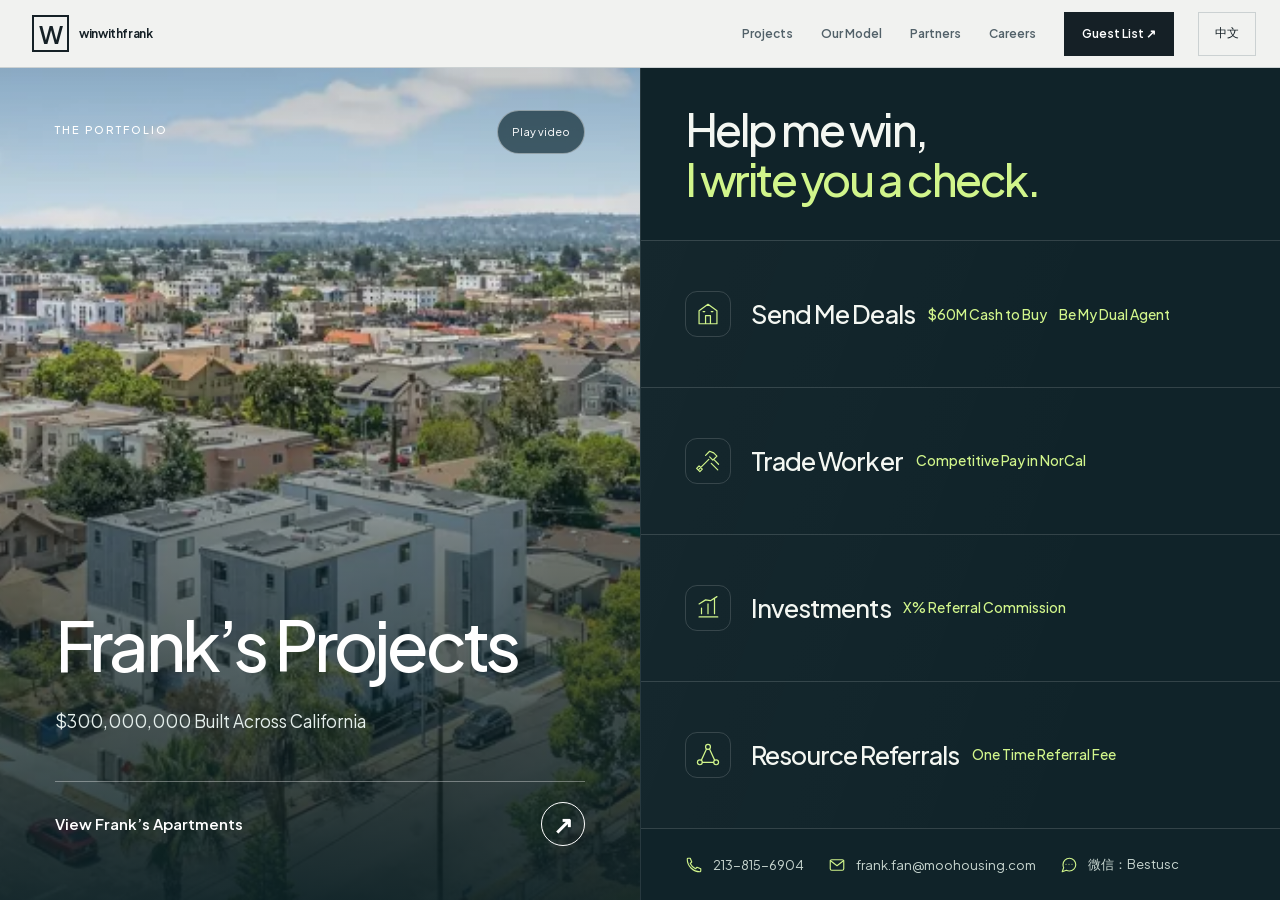
==== commit 56686538: "Publish apartment CTA label" ====
--- a/index.html
+++ b/index.html
@@ -14,7 +14,7 @@
   <link rel="preload" href="assets/fonts/plus-jakarta-latin.woff2" as="font" type="font/woff2" crossorigin />
   <link rel="stylesheet" href="landing.css?v=20261019-no-placeholders-r1" />
   <script src="landing.js?v=20261019-entrance-r2" defer></script>
-  <script src="i18n.js?v=20261019-no-placeholders-r1" defer></script>
+  <script src="i18n.js?v=20261019-apartments-r1" defer></script>
   <script src="landing-video.js?v=20261019-video-r1" defer></script>
 </head>
 <body class="landing-page">
@@ -40,7 +40,7 @@
       <div class="welcome-panel-copy">
         <h2 id="welcome-projects-title" data-i18n="entry.projects">Frank’s Projects</h2>
         <p data-i18n="entry.projectsIntro">$300,000,000 Built Across California</p>
-        <span class="welcome-action"><span id="welcome-projects-cta" data-i18n="entry.explore">Explore Projects</span><span class="welcome-arrow" aria-hidden="true">↗</span></span>
+        <span class="welcome-action"><span id="welcome-projects-cta" data-i18n="entry.explore">View Frank’s Apartments</span><span class="welcome-arrow" aria-hidden="true">↗</span></span>
       </div>
     </a>
     <button class="welcome-video-toggle" id="welcome-video-toggle" type="button" aria-controls="welcome-project-video" hidden>Play video</button>
